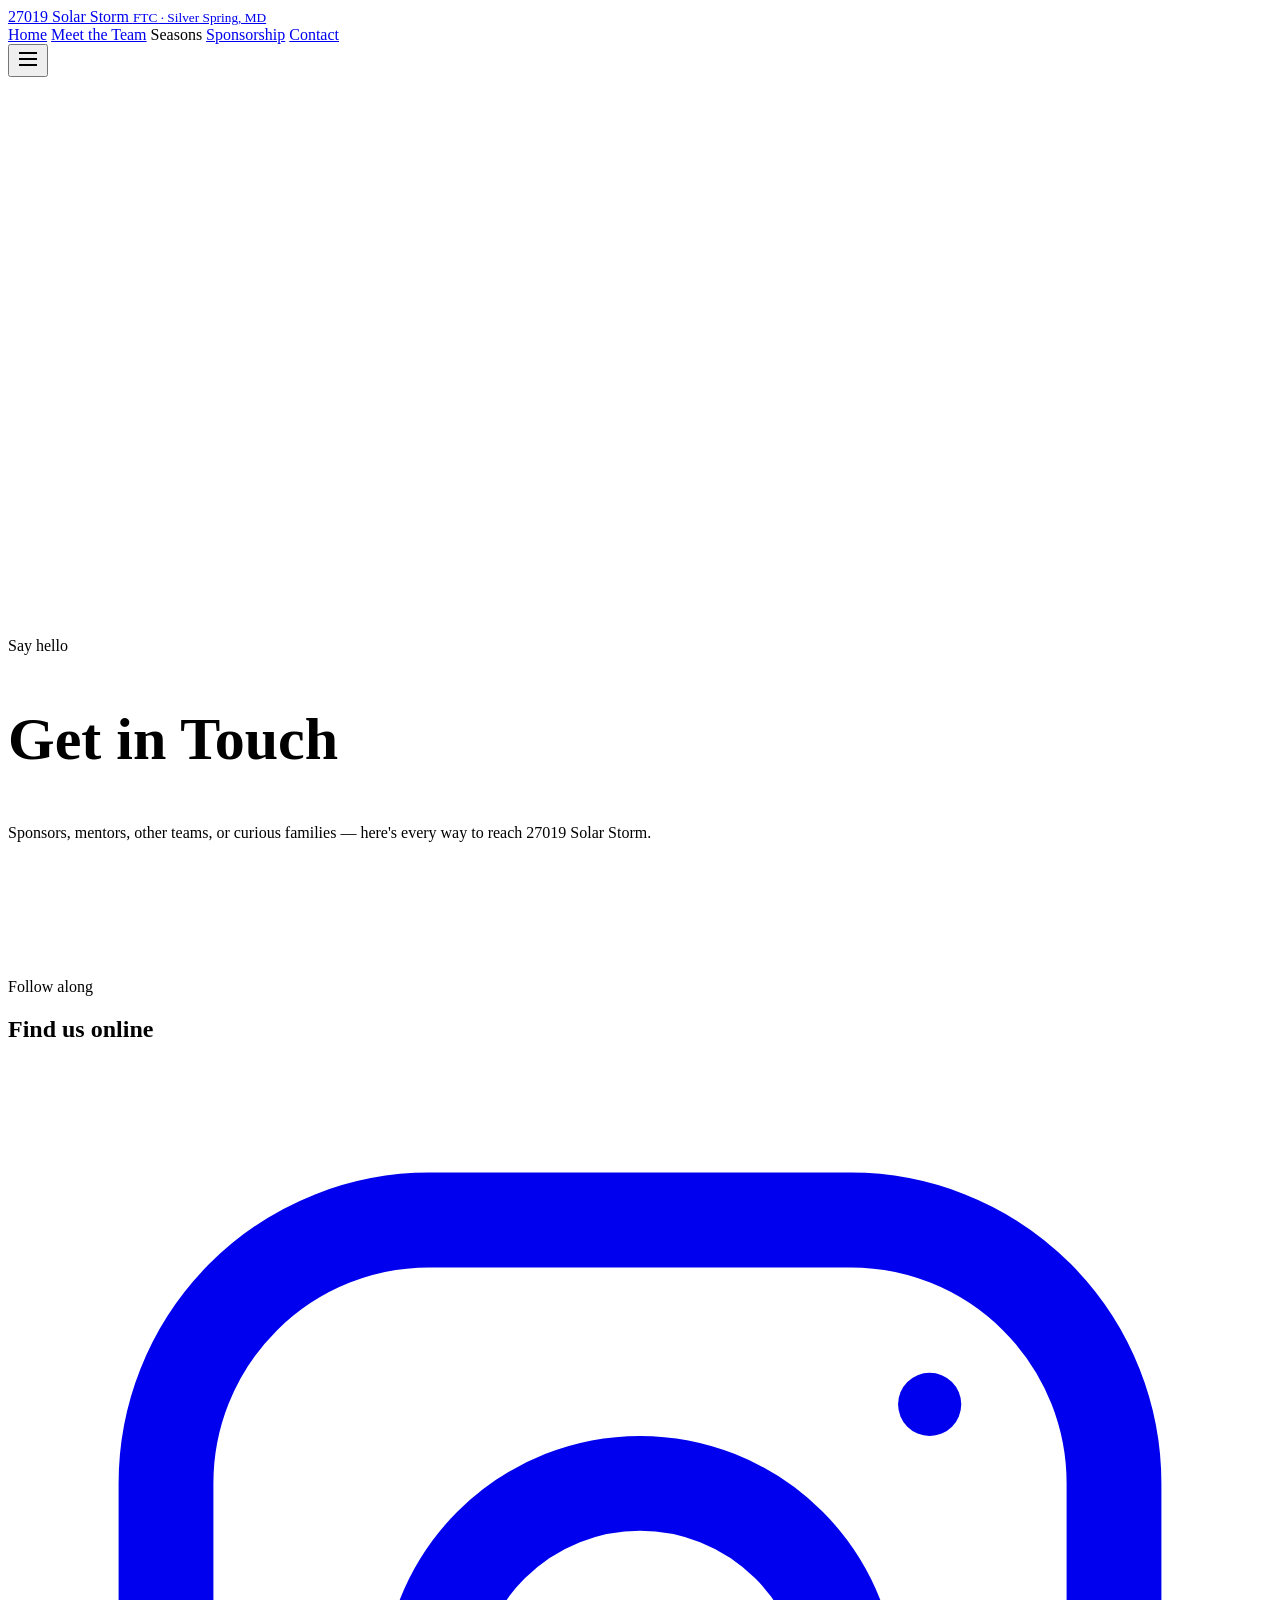
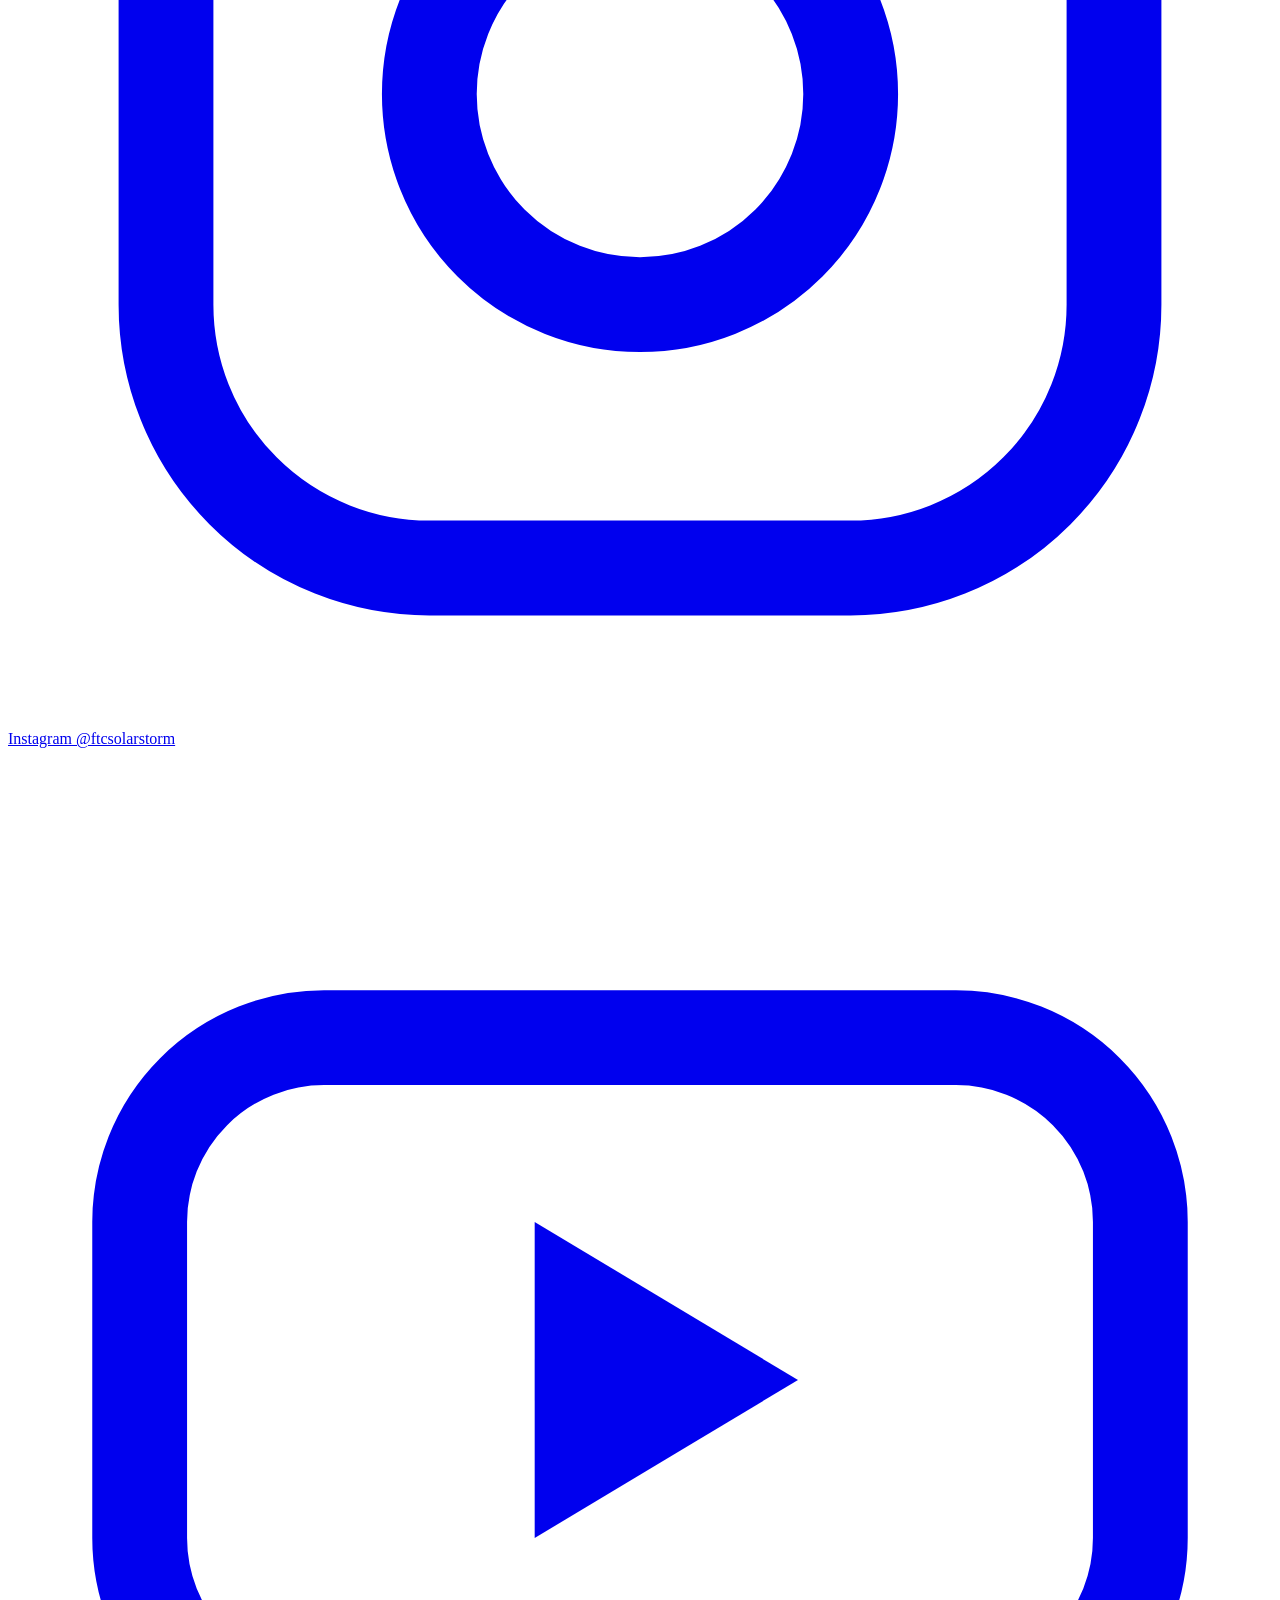
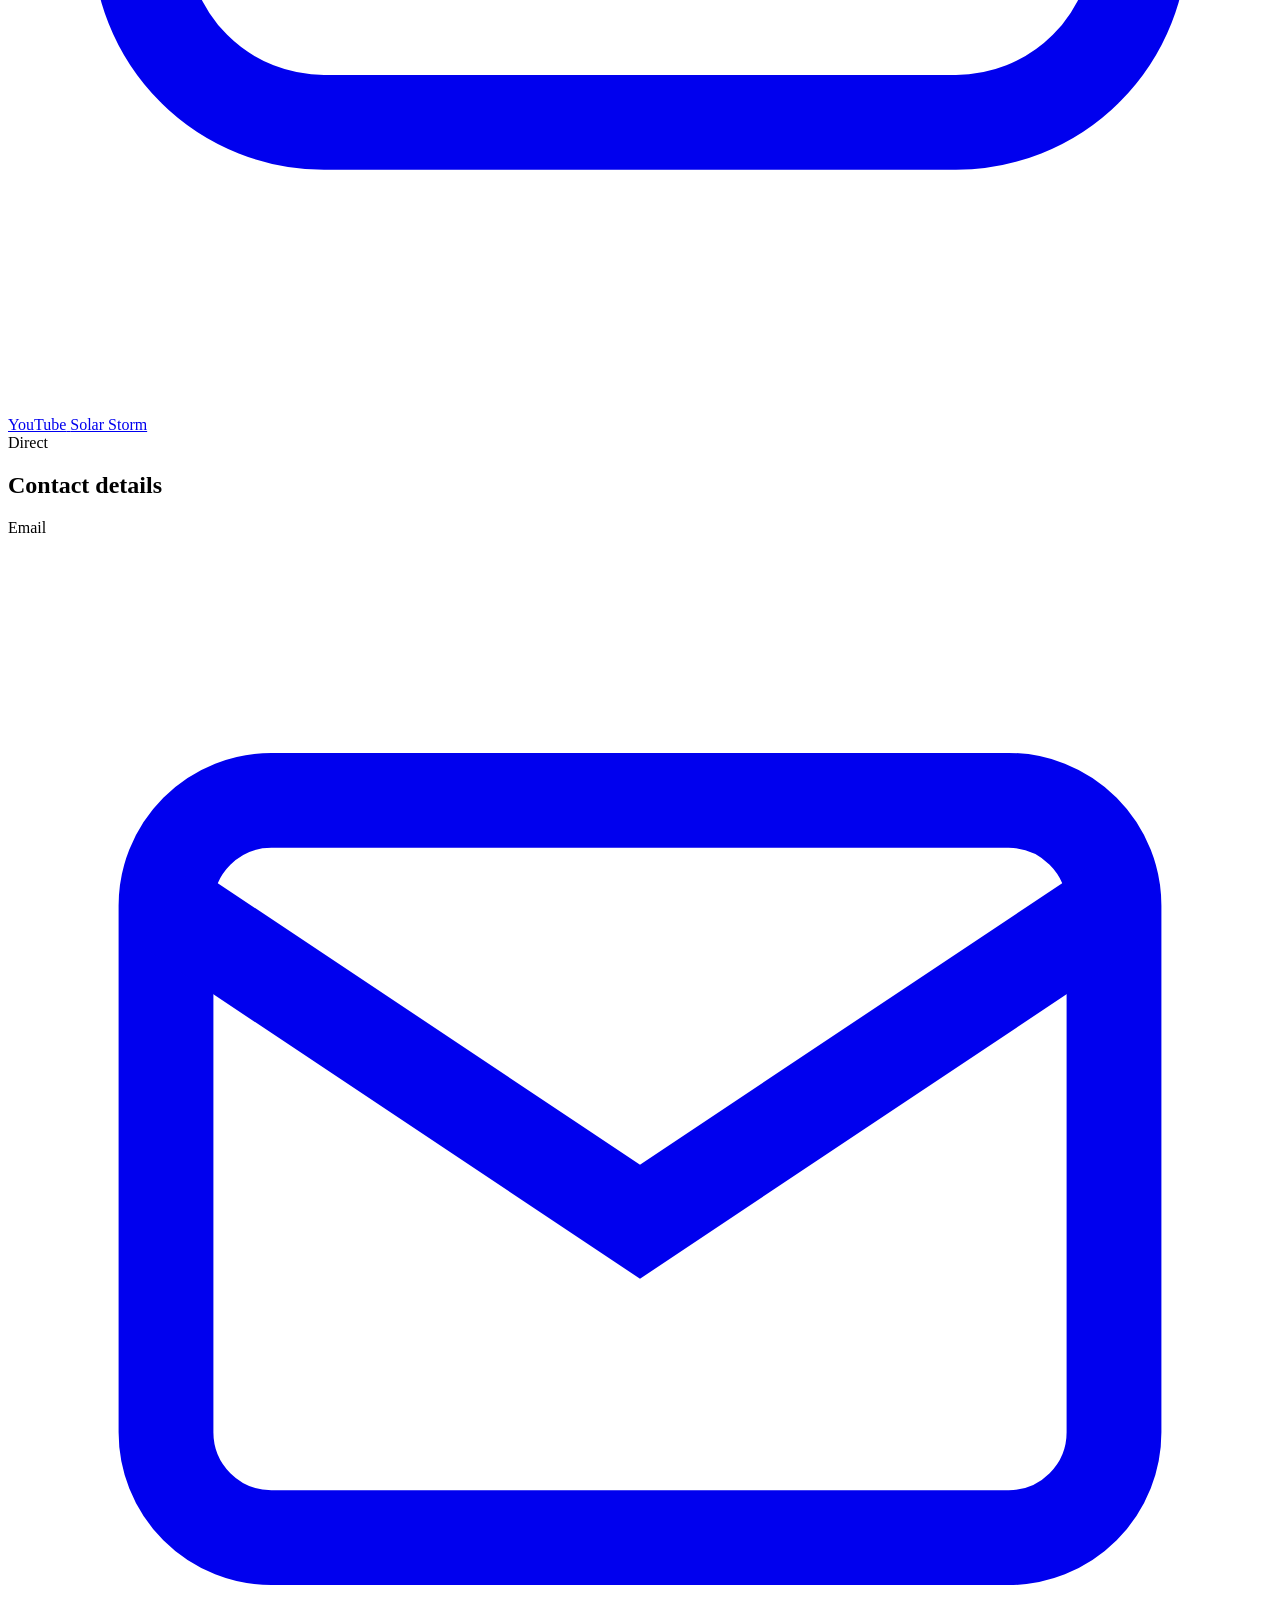
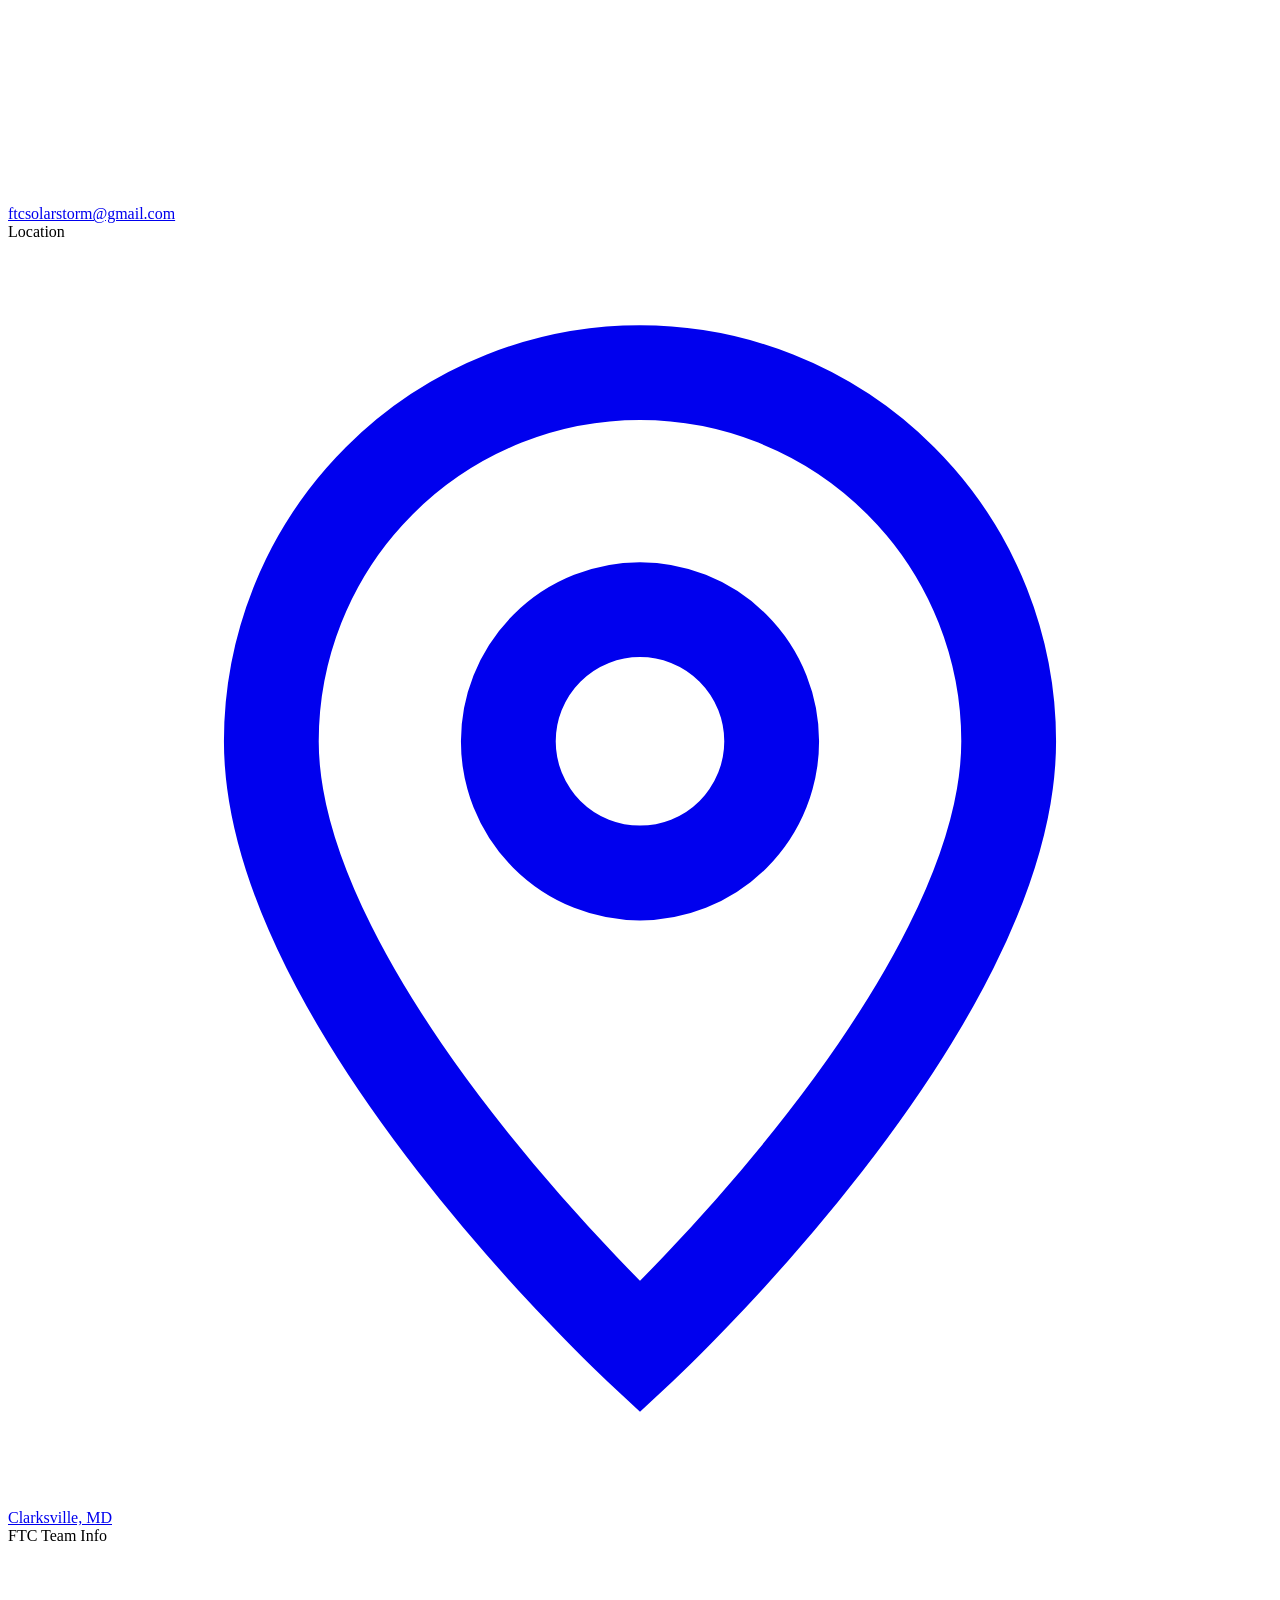
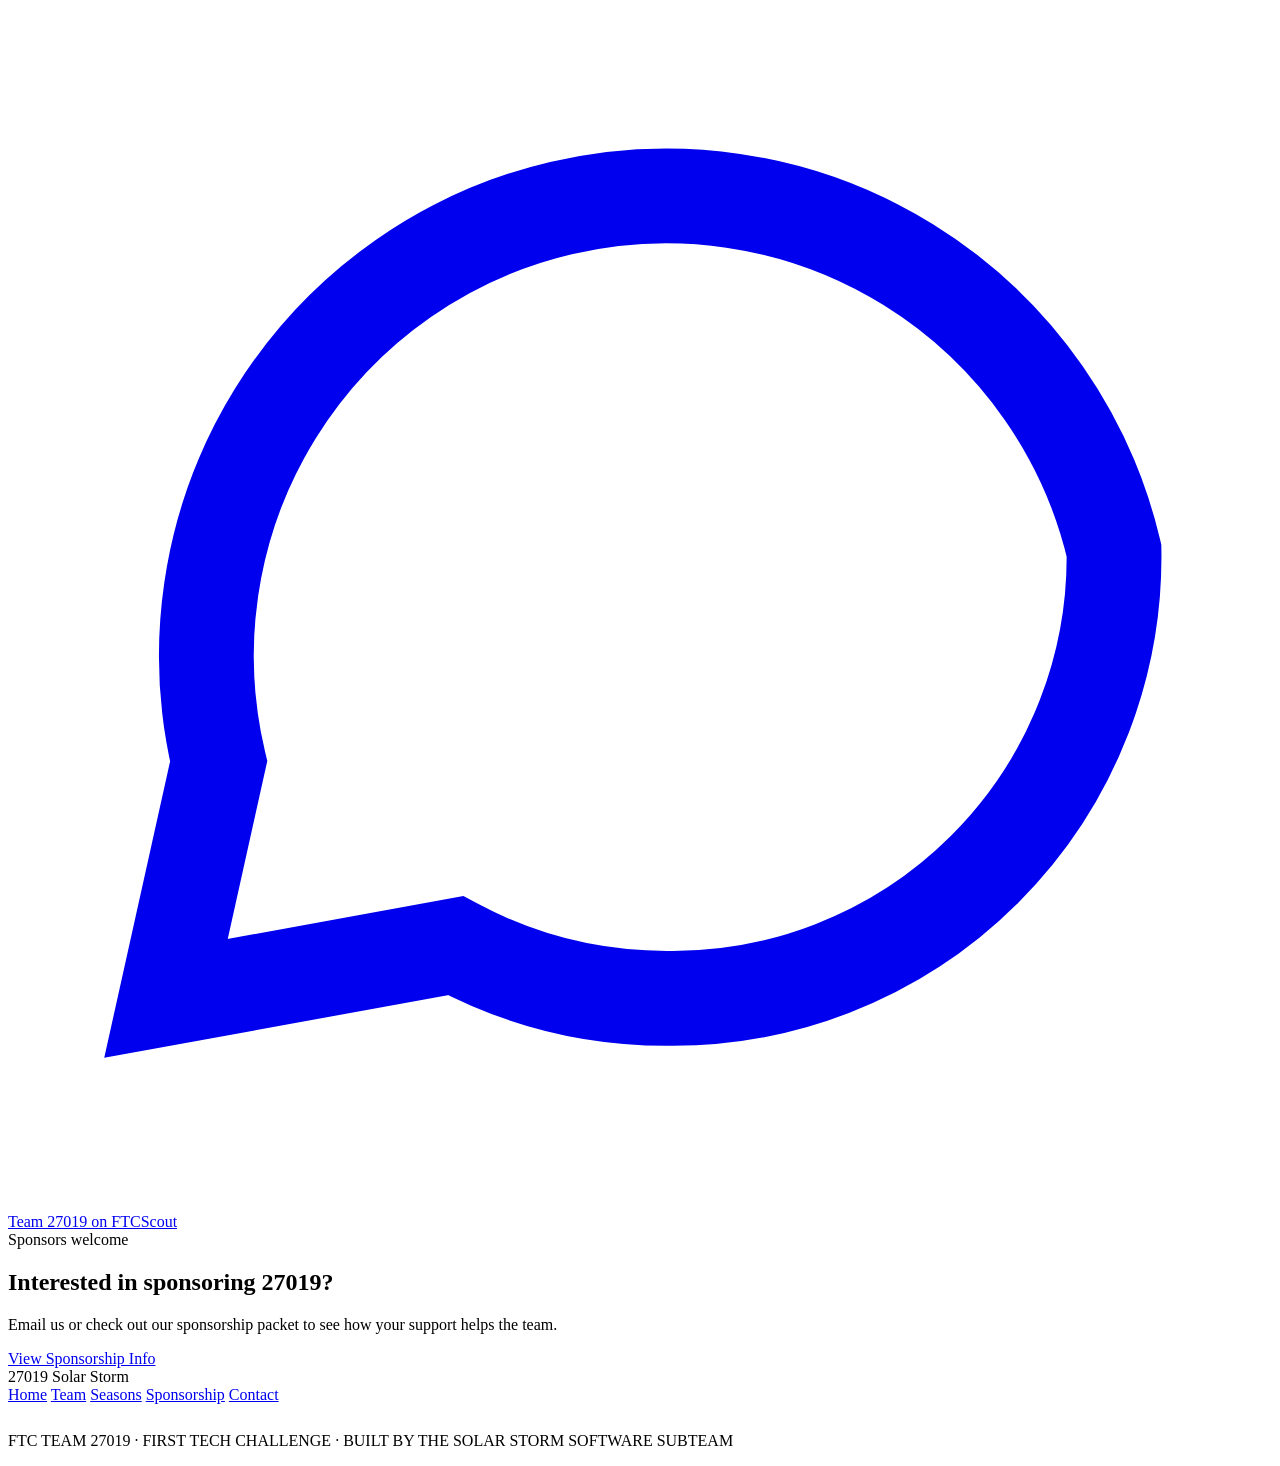
==== contact.html @ 19118b7f "Add files via upload" ====
<!DOCTYPE html>
<html lang="en">
<head>
<meta charset="UTF-8">
<meta name="viewport" content="width=device-width, initial-scale=1.0">
<title>Contact · 27019 Solar Storm</title>
<meta name="description" content="Every way to reach FTC Team 27019 Solar Storm — socials, email, and location.">
<link rel="preconnect" href="https://fonts.googleapis.com">
<link rel="preconnect" href="https://fonts.gstatic.com" crossorigin>
<link href="https://fonts.googleapis.com/css2?family=Space+Grotesk:wght@500;700&family=Inter:wght@400;500;600;700&family=JetBrains+Mono:wght@400;500&display=swap" rel="stylesheet">
<link rel="stylesheet" href="assets/style.css">

</head>
<body>
<nav class="site-nav">
    <div class="wrap">
      <a href="index.html" class="brand">
        <span class="brand-mark"></span>
        <span>27019 Solar Storm
          <small>FTC &middot; Silver Spring, MD</small>
        </span>
      </a>
      <div class="nav-links">
        <a href="index.html">Home</a>
        <a href="team.html">Meet the Team</a>
        <a>Seasons</a>
        <a href="sponsorship.html">Sponsorship</a>
        <a href="contact.html" class="active">Contact</a>
        
      </div>
      <button class="nav-toggle" aria-label="Toggle menu">
        <svg width="24" height="24" viewBox="0 0 24 24" fill="none" stroke="currentColor" stroke-width="2"><line x1="3" y1="6" x2="21" y2="6"/><line x1="3" y1="12" x2="21" y2="12"/><line x1="3" y1="18" x2="21" y2="18"/></svg>
      </button>
    </div>
  </nav>

<section class="hero" style="padding-bottom:60px;">
  <div class="flare-burst" style="width:560px;height:560px;top:-200px;right:-160px;"></div>
  <div class="wrap">
    <div class="eyebrow">Say hello</div>
    <h1 style="font-size:clamp(38px,5vw,60px);">Get in Touch</h1>
    <p class="hero-sub">Sponsors, mentors, other teams, or curious families &mdash; here's every way to reach 27019 Solar Storm.</p>
  </div>
</section>

<section style="padding-top:60px;">
  <div class="wrap contact-grid">
    <div>
      <div class="section-head"><div class="eyebrow">Follow along</div><h2>Find us online</h2></div>
      <div class="link-list">
        <a class="link-row" href="https://www.youtube.com/channel/UCfyibXa082aedobA4_1WLIw" target="_blank" rel="noopener">
        <span class="platform"><svg viewBox="0 0 24 24" fill="none" stroke="currentColor" stroke-width="1.8"><rect x="3" y="3" width="18" height="18" rx="5"/><circle cx="12" cy="12" r="4"/><circle cx="17.5" cy="6.5" r="0.6" fill="currentColor" stroke="none"/></svg>Instagram</span>
        <span class="handle">@ftcsolarstorm</span>
      </a>
        <a class="link-row" href="https://www.instagram.com/ftcsolarstorm/" target="_blank" rel="noopener">
        <span class="platform"><svg viewBox="0 0 24 24" fill="none" stroke="currentColor" stroke-width="1.8"><rect x="2.5" y="5.5" width="19" height="13" rx="3.5"/><polygon points="10,9 15,12 10,15" fill="currentColor" stroke="none"/></svg>YouTube</span>
        <span class="handle">Solar Storm</span>
      </a>
    </div>

    <div>
      <div class="section-head"><div class="eyebrow">Direct</div><h2>Contact details</h2></div>
      <div class="card">
        <div class="info-block">
          <div class="label">Email</div>
          <div class="value"><a class="link-row" href="mailto:team27019solarstorm@example.com" target="_blank" rel="noopener">
        <span class="platform"><svg viewBox="0 0 24 24" fill="none" stroke="currentColor" stroke-width="1.8"><rect x="3" y="5" width="18" height="14" rx="2"/><path d="M3 7l9 6 9-6"/></svg></span>
        <span class="handle">ftcsolarstorm@gmail.com</span>
      </a></div>
        </div>
        <div class="info-block">
          <div class="label">Location</div>
          <div class="value"><a class="link-row" href="#" target="_blank" rel="noopener">
        <span class="platform"><svg viewBox="0 0 24 24" fill="none" stroke="currentColor" stroke-width="1.8"><path d="M12 21s-7-6.5-7-11.5A7 7 0 0 1 19 9.5C19 14.5 12 21 12 21z"/><circle cx="12" cy="9.5" r="2.5"/></svg></span>
        <span class="handle"> Clarksville, MD</span>
      </a></div>
        </div>
        <div class="info-block" style="margin-bottom:0;">
          <div class="label">FTC Team Info</div>
          <div class="value"><a class="link-row" href="https://ftcscout.org/teams/27019" target="_blank" rel="noopener">
        <span class="platform"><svg viewBox="0 0 24 24" fill="none" stroke="currentColor" stroke-width="1.8"><path d="M21 11.5a8.38 8.38 0 0 1-8.5 8.5 8.5 8.5 0 0 1-4-1L3 20l1-4.5A8.5 8.5 0 1 1 21 11.5z"/></svg></span>
        <span class="handle">Team 27019 on FTCScout</span>
      </a></div>
        </div>
      </div>
    </div>
  </div>
</section>

<section class="center-cta">
  <div class="wrap">
    <div class="eyebrow" style="justify-content:center;">Sponsors welcome</div>
    <h2>Interested in sponsoring 27019?</h2>
    <p>Email us or check out our sponsorship packet to see how your support helps the team.</p>
    <a href="sponsorship.html" class="btn btn-primary">View Sponsorship Info</a>
  </div>
</section>

<footer>
    <div class="wrap">
      <div class="footer-row">
        <div class="footer-brand">
          <span class="brand-mark" style="width:26px;height:26px;"></span>
          27019 Solar Storm
        </div>
        <div class="footer-links">
          <a href="index.html">Home</a>
          <a href="team.html">Team</a>
          <a href="seasons.html">Seasons</a>
          <a href="sponsorship.html">Sponsorship</a>
          <a href="contact.html">Contact</a>
        </div>
      </div>
      <div class="divider" style="margin-top:28px;"></div>
      <p class="footer-fine">FTC TEAM 27019 &middot; FIRST TECH CHALLENGE &middot; BUILT BY THE SOLAR STORM SOFTWARE SUBTEAM</p>
    </div>
  </footer>
<script src="assets/nav.js"></script>
</body>
</html>
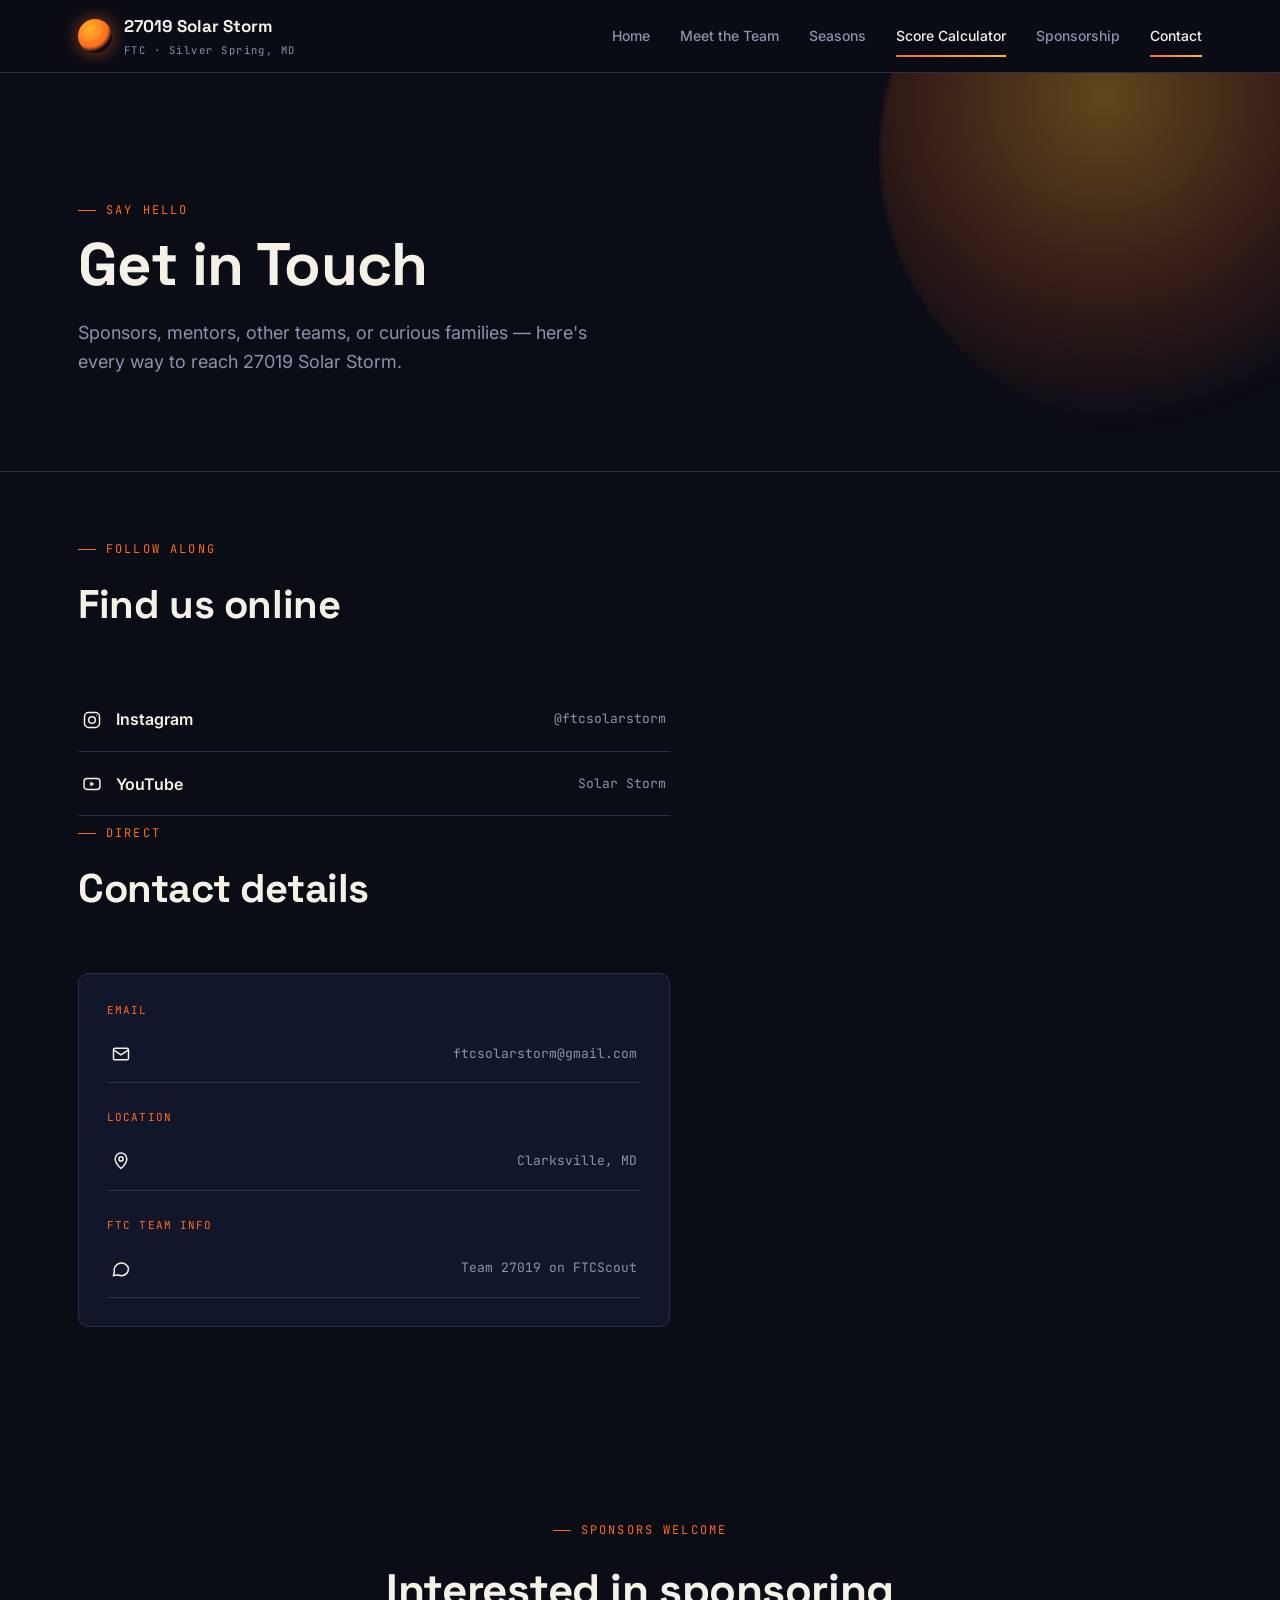
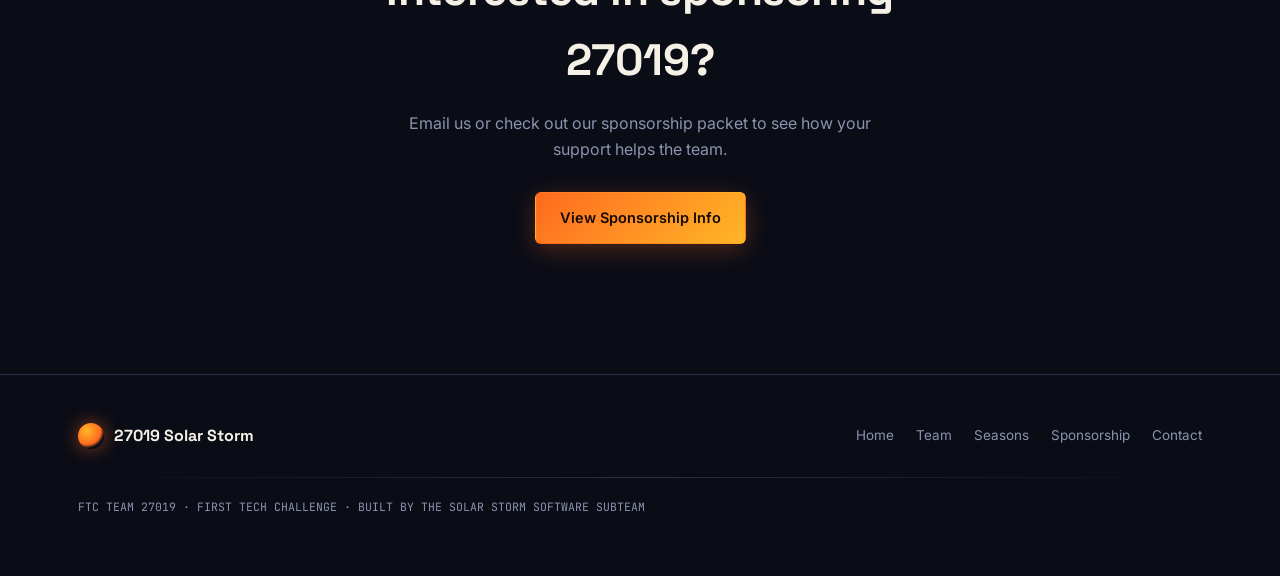
==== commit c8d18e48: "Add active class to Score Calculator link" ====
--- a/contact.html
+++ b/contact.html
@@ -24,6 +24,7 @@
         <a href="index.html">Home</a>
         <a href="team.html">Meet the Team</a>
         <a>Seasons</a>
+        <a href="score-calculator.html" class="active">Score Calculator</a>
         <a href="sponsorship.html">Sponsorship</a>
         <a href="contact.html" class="active">Contact</a>
         
@@ -117,4 +118,4 @@
   </footer>
 <script src="assets/nav.js"></script>
 </body>
-</html>+</html>
--- a/assets/style.css
+++ b/assets/style.css
@@ -0,0 +1,368 @@
+/* ============================================
+   27019 SOLAR STORM — Design tokens
+   ============================================ */
+:root{
+  --void:      #0A0C16;
+  --panel:     #12162A;
+  --panel-2:   #1A1F38;
+  --line:      #2A2F4A;
+  --flare:     #FF6A1F;
+  --corona:    #FFB627;
+  --plasma:    #FF3D5E;
+  --ion:       #4FD3FF;
+  --paper:     #F5F1E6;
+  --slate:     #8D93AE;
+
+  --display: "Space Grotesk", "Arial Narrow", sans-serif;
+  --body: "Inter", -apple-system, BlinkMacSystemFont, sans-serif;
+  --mono: "JetBrains Mono", "Courier New", monospace;
+
+  --max: 1180px;
+}
+
+@media (prefers-reduced-motion: reduce){
+  *{ animation-duration: 0.01ms !important; animation-iteration-count: 1 !important; transition-duration: 0.01ms !important; }
+}
+
+*,*::before,*::after{ box-sizing: border-box; }
+html{ scroll-behavior: smooth; }
+body{
+  margin:0;
+  background: var(--void);
+  color: var(--paper);
+  font-family: var(--body);
+  line-height: 1.6;
+  -webkit-font-smoothing: antialiased;
+}
+body::before{
+  content:"";
+  position: fixed; inset:0;
+  background-image:
+    radial-gradient(1px 1px at 20% 30%, rgba(245,241,230,0.35) 50%, transparent 51%),
+    radial-gradient(1px 1px at 60% 70%, rgba(245,241,230,0.25) 50%, transparent 51%),
+    radial-gradient(1px 1px at 80% 15%, rgba(245,241,230,0.3) 50%, transparent 51%),
+    radial-gradient(1px 1px at 35% 85%, rgba(245,241,230,0.2) 50%, transparent 51%),
+    radial-gradient(1px 1px at 90% 60%, rgba(245,241,230,0.25) 50%, transparent 51%),
+    radial-gradient(1px 1px at 10% 65%, rgba(245,241,230,0.3) 50%, transparent 51%);
+  background-repeat: repeat;
+  background-size: 400px 400px;
+  pointer-events: none;
+  z-index: 0;
+  opacity: 0.6;
+}
+img{ max-width:100%; display:block; }
+a{ color: inherit; text-decoration: none; }
+h1,h2,h3,h4{ font-family: var(--display); font-weight: 700; letter-spacing: -0.01em; margin: 0 0 0.4em; }
+p{ margin: 0 0 1em; color: var(--slate); }
+.wrap{ max-width: var(--max); margin: 0 auto; padding: 0 28px; position: relative; z-index: 1; }
+
+::selection{ background: var(--flare); color: var(--void); }
+:focus-visible{ outline: 2px solid var(--corona); outline-offset: 3px; border-radius: 2px; }
+
+/* ---------- Eyebrow / labels ---------- */
+.eyebrow{
+  font-family: var(--mono);
+  font-size: 12px;
+  letter-spacing: 0.18em;
+  text-transform: uppercase;
+  color: var(--flare);
+  display: inline-flex;
+  align-items: center;
+  gap: 10px;
+  margin-bottom: 14px;
+}
+.eyebrow::before{
+  content:"";
+  width: 18px; height: 1px;
+  background: var(--flare);
+}
+
+/* ---------- Nav ---------- */
+.site-nav{
+  position: sticky; top:0; z-index: 50;
+  background: rgba(10,12,22,0.78);
+  backdrop-filter: blur(10px);
+  border-bottom: 1px solid var(--line);
+}
+.site-nav .wrap{
+  display:flex; align-items:center; justify-content: space-between;
+  height: 72px;
+}
+.brand{
+  display:flex; align-items:center; gap:12px;
+  font-family: var(--display); font-weight: 700; font-size: 17px;
+  color: var(--paper);
+}
+.brand-mark{
+  width: 34px; height: 34px; border-radius: 50%;
+  background:
+    radial-gradient(circle at 35% 30%, var(--corona), var(--flare) 55%, transparent 70%);
+  box-shadow: 0 0 18px rgba(255,106,31,0.55);
+  flex-shrink:0;
+}
+.brand small{
+  display:block; font-family: var(--mono); font-weight:400; font-size:10.5px;
+  letter-spacing: 0.14em; color: var(--slate); margin-top:2px;
+}
+.nav-links{ display:flex; align-items:center; gap: 30px; }
+.nav-links a{
+  font-size: 14px; font-weight: 500; color: var(--slate);
+  position: relative; padding: 4px 0;
+  transition: color 0.2s ease;
+}
+.nav-links a:hover, .nav-links a.active{ color: var(--paper); }
+.nav-links a.active::after{
+  content:"";
+  position:absolute; left:0; right:0; bottom:-6px; height:2px;
+  background: linear-gradient(90deg, var(--flare), var(--corona));
+}
+.nav-toggle{ display:none; background:none; border:0; color:var(--paper); cursor:pointer; }
+
+@media (max-width: 860px){
+  .nav-toggle{ display:block; }
+  .nav-links{
+    position:absolute; top:72px; left:0; right:0;
+    background: var(--panel);
+    border-bottom: 1px solid var(--line);
+    flex-direction: column; align-items: flex-start;
+    gap: 0; max-height:0; overflow:hidden;
+  }
+  .nav-links.open{ max-height: 400px; }
+  .nav-links a{ width:100%; padding: 16px 28px; border-bottom:1px solid var(--line); }
+}
+
+/* ---------- Buttons ---------- */
+.btn{
+  display:inline-flex; align-items:center; gap:8px;
+  font-family: var(--body); font-weight: 600; font-size: 14.5px;
+  padding: 13px 24px; border-radius: 6px;
+  border: 1px solid transparent;
+  cursor:pointer; transition: transform 0.15s ease, box-shadow 0.15s ease;
+}
+.btn-primary{
+  background: linear-gradient(135deg, var(--flare), var(--corona));
+  color: #150900;
+  box-shadow: 0 6px 24px rgba(255,106,31,0.28);
+}
+.btn-primary:hover{ transform: translateY(-2px); box-shadow: 0 10px 30px rgba(255,106,31,0.4); }
+.btn-ghost{
+  border-color: var(--line); color: var(--paper);
+}
+.btn-ghost:hover{ border-color: var(--flare); color: var(--flare); }
+
+/* ---------- Hero ---------- */
+.hero{
+  position: relative; overflow:hidden;
+  padding: 120px 0 100px;
+  border-bottom: 1px solid var(--line);
+}
+.flare-burst{
+  position:absolute; top:-260px; right:-220px; width:760px; height:760px;
+  border-radius:50%;
+  background: radial-gradient(circle at 40% 40%, rgba(255,182,39,0.35), rgba(255,106,31,0.18) 40%, transparent 70%);
+  filter: blur(2px);
+  animation: pulse-glow 7s ease-in-out infinite;
+  z-index:0;
+}
+.hero-robot{
+  position:absolute;
+  top: 28px;
+  right: clamp(12px, 5vw, 88px);
+  width: min(38vw, 500px);
+  height: auto;
+  z-index: 1;
+  pointer-events: none;
+  animation: reveal linear both;
+  animation-timeline: view();
+}
+@keyframes pulse-glow{
+  0%,100%{ transform: scale(1); opacity:1; }
+  50%{ transform: scale(1.08); opacity:0.85; }
+}
+.hero h1{
+  font-size: clamp(42px, 6vw, 76px);
+  line-height: 1.02;
+  max-width: 820px;
+}
+.hero h1 .accent{
+  background: linear-gradient(120deg, var(--flare), var(--corona));
+  -webkit-background-clip: text; background-clip:text; color:transparent;
+}
+.hero-sub{ font-size: 18px; max-width: 560px; margin-bottom: 34px; }
+.hero-ctas{ display:flex; gap:14px; flex-wrap:wrap; }
+
+@keyframes disappear {
+  from {
+    opacity: 1;
+    transform: scale(1);
+    filter: blur(0px);
+  }
+  to {
+    opacity: 0;
+    transform: scale(0.8);
+    filter: blur(10px);
+  }
+}
+
+.stat-row{
+  display:grid; grid-template-columns: repeat(4,1fr); gap:0;
+  border-top:1px solid var(--line); margin-top: 80px;
+}
+.stat{ padding: 26px 24px 0; border-left: 1px solid var(--line); }
+.stat:first-child{ border-left:none; padding-left:0; }
+.stat .num{ font-family: var(--mono); font-size: 30px; color: var(--corona); }
+.stat .label{ font-family: var(--mono); font-size: 11.5px; letter-spacing:0.1em; text-transform:uppercase; color: var(--slate); margin-top:6px; }
+@media (max-width: 760px){
+  .hero-robot{ top: 52px; right: -18px; width: 52vw; opacity: 0.7; }
+  .stat-row{ grid-template-columns: repeat(2,1fr); row-gap:24px; }
+  .stat{ border-left:none; padding-left:0; }
+}
+
+/* ---------- Sections ---------- */
+section{ padding: 96px 0; }
+.section-head{ max-width: 640px; margin-bottom: 52px; }
+.section-head h2{ font-size: clamp(28px, 3.6vw, 40px); }
+
+/* ---------- Cards / grid ---------- */
+.grid{ display:grid; gap: 24px; }
+.grid-3{ grid-template-columns: repeat(3, 1fr); }
+.grid-2{ grid-template-columns: repeat(2, 1fr); }
+@media (max-width: 860px){ .grid-3, .grid-2{ grid-template-columns: 1fr; } }
+
+.card{
+  background: var(--panel);
+  border: 1px solid var(--line);
+  border-radius: 10px;
+  padding: 28px;
+  transition: border-color 0.2s ease, transform 0.2s ease;
+}
+@keyframes reveal {
+  from {
+    opacity: 0;
+    transform: translateY(100px) scale(0.9);
+  }
+  to {
+    opacity: 1;
+    transform: translateY(0) scale(1);
+  }
+}
+.reveal-ready{
+  opacity: 0;
+  transform: translateY(100px) scale(0.9);
+}
+.reveal-ready.is-visible{
+  animation: reveal 0.6s ease-out forwards;
+}
+.card:hover{ border-color: var(--flare); transform: translateY(-3px); }
+
+/* ---------- Team member cards ---------- */
+.member-card{
+  background: var(--panel);
+  border: 1px solid var(--line);
+  border-radius: 12px;
+  overflow:hidden;
+}
+.member-photo{
+  aspect-ratio: 1/1;
+  background: linear-gradient(155deg, var(--panel-2), var(--void));
+  display:flex; align-items:center; justify-content:center;
+  font-family: var(--display); font-size: 34px; color: var(--line);
+  position:relative;
+}
+.member-photo::after{
+  content:"";
+  position:absolute; inset:0;
+  background: radial-gradient(circle at 30% 20%, rgba(255,106,31,0.18), transparent 60%);
+}
+.member-info{ padding: 18px 20px 22px; }
+.member-info .role{ font-family: var(--mono); font-size: 11px; letter-spacing:0.1em; text-transform:uppercase; color: var(--flare); margin-bottom: 4px; }
+.member-info h3{ font-size: 18px; margin-bottom: 6px; }
+.member-info p{ font-size: 14px; margin:0; }
+
+/* ---------- Season hero variants ---------- */
+.season-tag{
+  display:inline-flex; align-items:center; gap:8px;
+  font-family: var(--mono); font-size: 12px; letter-spacing:0.1em;
+  padding: 6px 12px; border-radius: 100px; border:1px solid var(--line);
+  color: var(--slate); margin-bottom: 18px;
+}
+.season-tag .dot{ width:7px; height:7px; border-radius:50%; }
+
+.timeline{ border-left: 2px solid var(--line); padding-left: 28px; display:flex; flex-direction:column; gap:34px; }
+.timeline-item{ position:relative; }
+.timeline-item::before{
+  content:""; position:absolute; left:-33.5px; top:4px;
+  width:11px; height:11px; border-radius:50%;
+  background: var(--flare); box-shadow: 0 0 0 4px rgba(255,106,31,0.18);
+}
+.timeline-item h4{ font-size: 16px; margin-bottom:4px; }
+.timeline-item .when{ font-family: var(--mono); font-size:11.5px; color: var(--slate); text-transform:uppercase; letter-spacing:0.08em; }
+
+/* ---------- Sponsor tiers ---------- */
+.tier{
+  border: 1px solid var(--line); border-radius: 12px; padding: 32px;
+  background: var(--panel);
+}
+.tier-title{ font-family: var(--mono); font-size: 12px; letter-spacing:0.14em; text-transform:uppercase; margin-bottom: 10px; }
+.tier ul{ list-style:none; margin:0; padding:0; color: var(--slate); font-size:14.5px; display:flex; flex-direction:column; gap:8px; }
+.tier ul li::before{ content:"—  "; color: var(--flare); }
+.tier .price{ font-family: var(--display); font-size: 30px; margin: 6px 0 18px; color: var(--paper); }
+
+.logo-wall{
+  display:flex; flex-wrap:wrap; gap:18px; margin-top: 40px;
+}
+.logo-slot{
+  flex: 1 1 160px; height: 88px;
+  border: 1px dashed var(--line); border-radius: 8px;
+  display:flex; align-items:center; justify-content:center;
+  font-family: var(--mono); font-size: 11px; color: var(--slate); text-align:center; padding: 8px;
+}
+
+/* ---------- Contact ---------- */
+.contact-grid{ display:grid; grid-template-columns: 1.1fr 0.9fr; gap: 48px; }
+@media (max-width: 860px){ .contact-grid{ grid-template-columns: 1fr; } }
+.link-list{ display:flex; flex-direction:column; gap:2px; }
+.link-row{
+  display:flex; align-items:center; justify-content:space-between;
+  padding: 18px 4px; border-bottom: 1px solid var(--line);
+  transition: padding-left 0.15s ease;
+}
+.link-row:hover{ padding-left: 10px; color: var(--flare); }
+.link-row .platform{ display:flex; align-items:center; gap:14px; font-weight:600; }
+.link-row .handle{ font-family: var(--mono); font-size: 13px; color: var(--slate); }
+.link-row svg{ width:20px; height:20px; flex-shrink:0; }
+.link-row:hover .handle{ color: var(--flare); }
+
+.info-block{ margin-bottom: 26px; }
+.info-block .label{ font-family: var(--mono); font-size: 11px; letter-spacing:0.1em; text-transform:uppercase; color: var(--flare); margin-bottom:6px; }
+.info-block .value{ font-size: 16px; }
+
+/* ---------- Footer ---------- */
+footer{
+  border-top: 1px solid var(--line);
+  padding: 48px 0;
+  margin-top: 40px;
+}
+.footer-row{
+  display:flex; justify-content: space-between; align-items:center; flex-wrap:wrap; gap: 16px;
+}
+.footer-brand{ display:flex; align-items:center; gap:10px; font-family: var(--display); font-weight:700; }
+.footer-links{ display:flex; gap: 22px; }
+.footer-links a{ font-size: 13.5px; color: var(--slate); }
+.footer-links a:hover{ color: var(--flare); }
+.footer-fine{ font-family: var(--mono); font-size: 11.5px; color: var(--slate); margin-top: 20px; }
+
+/* ---------- Misc ---------- */
+.divider{
+  height:1px; width:100%;
+  background: linear-gradient(90deg, transparent, var(--line), transparent);
+  margin: 0;
+}
+.pill{
+  display:inline-block; font-family: var(--mono); font-size:11px; letter-spacing:0.08em;
+  text-transform:uppercase; padding: 5px 11px; border-radius: 100px;
+  border: 1px solid var(--line); color: var(--slate);
+}
+.center-cta{ text-align:center; padding: 90px 0; }
+.center-cta h2{ font-size: clamp(30px,4vw,44px); max-width: 620px; margin: 0 auto 16px; }
+.center-cta p{ max-width: 480px; margin: 0 auto 30px; }
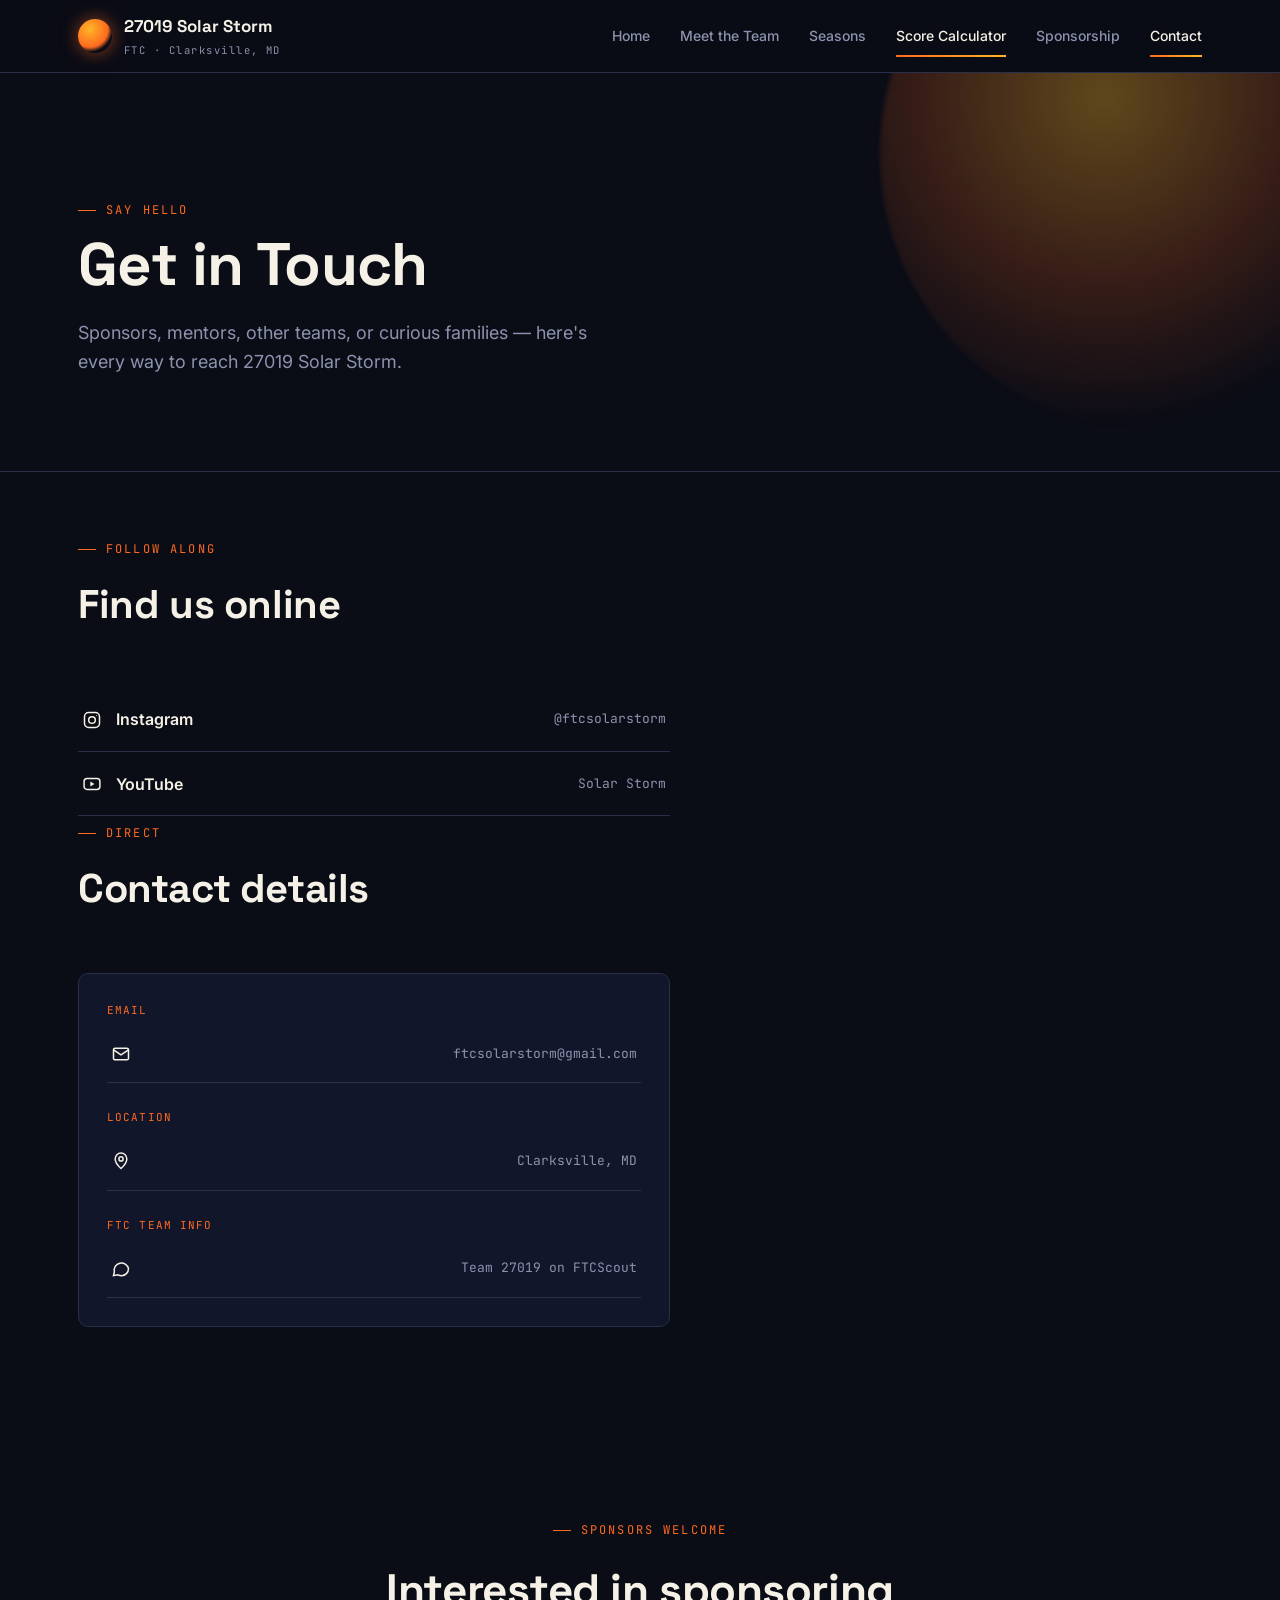
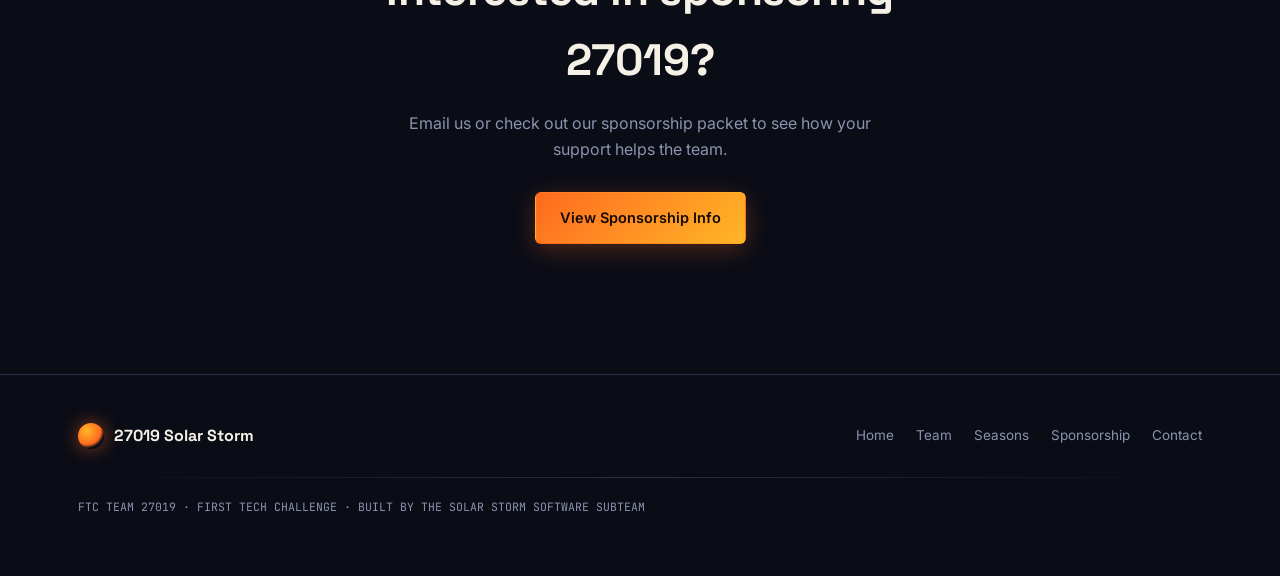
==== commit 0295a2c9: "Update location from Silver Spring to Clarksville" ====
--- a/contact.html
+++ b/contact.html
@@ -17,7 +17,7 @@
       <a href="index.html" class="brand">
         <span class="brand-mark"></span>
         <span>27019 Solar Storm
-          <small>FTC &middot; Silver Spring, MD</small>
+          <small>FTC &middot; Clarksville, MD</small>
         </span>
       </a>
       <div class="nav-links">
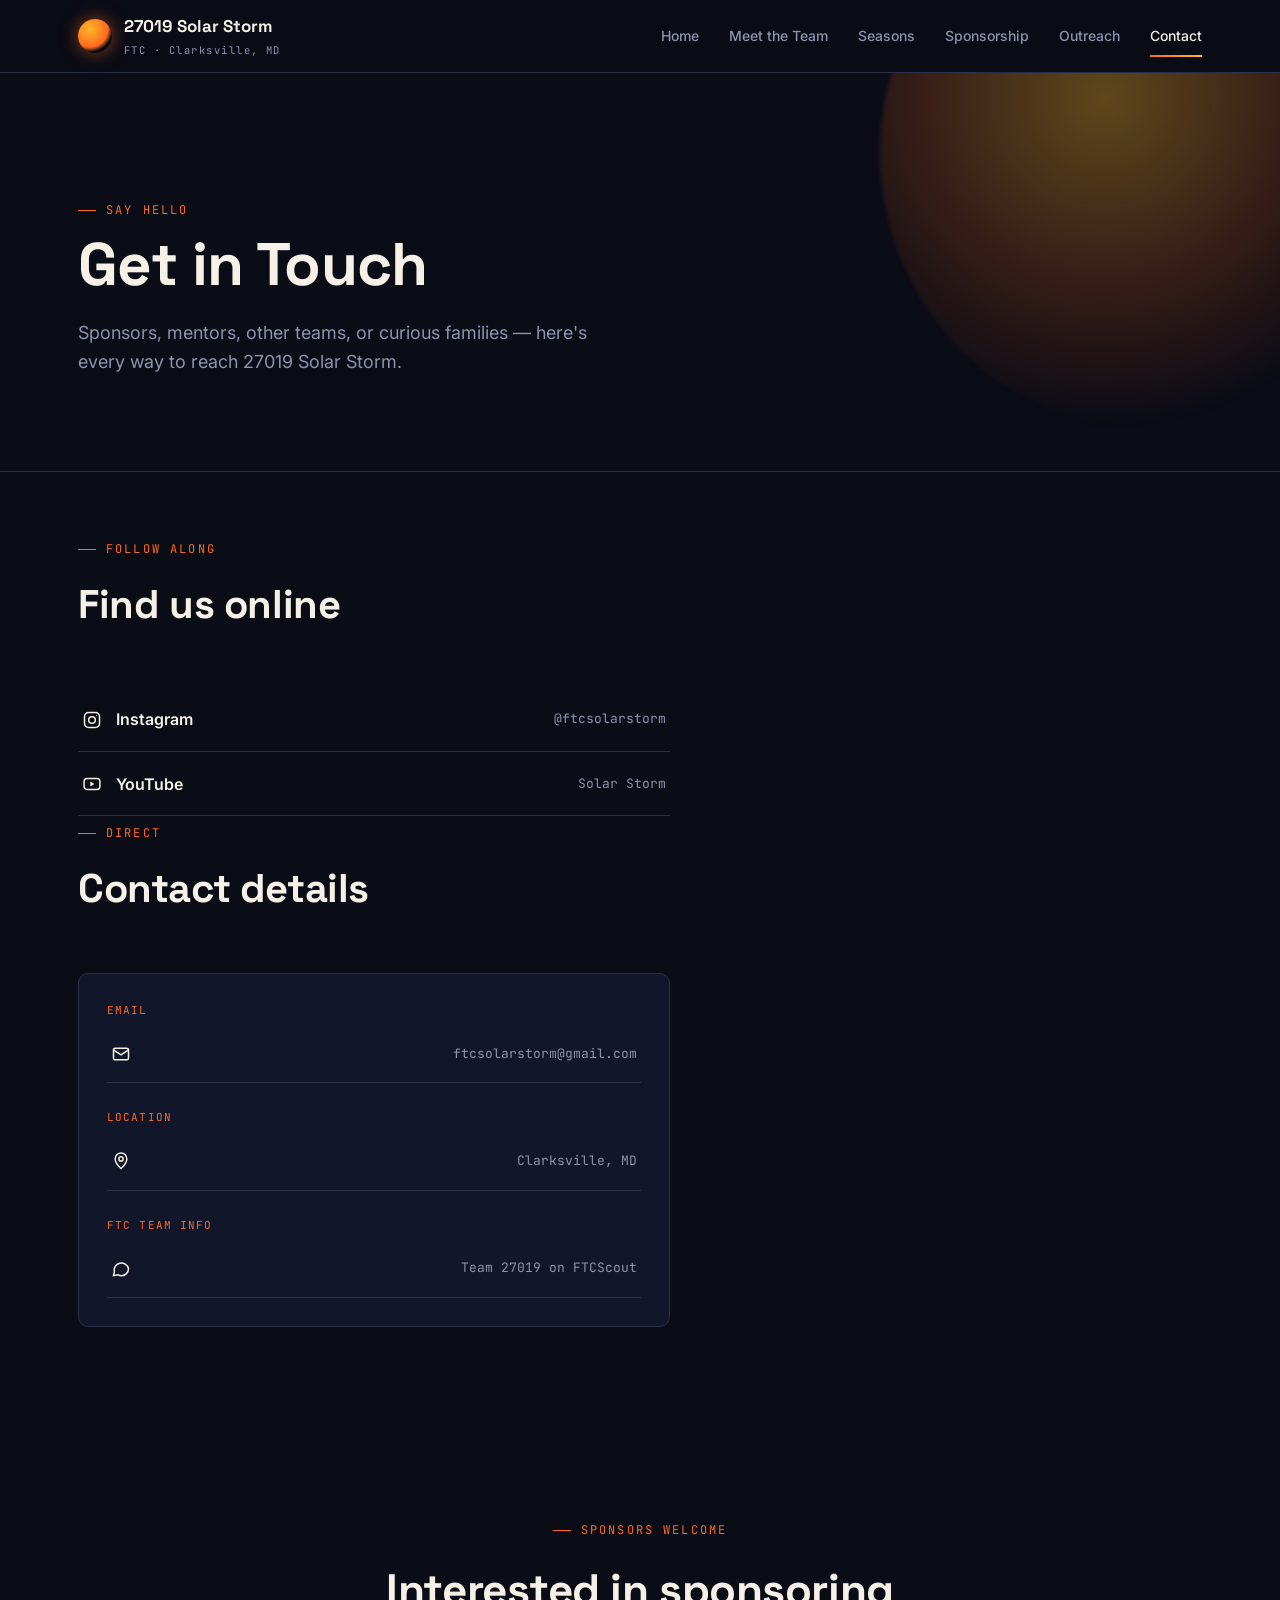
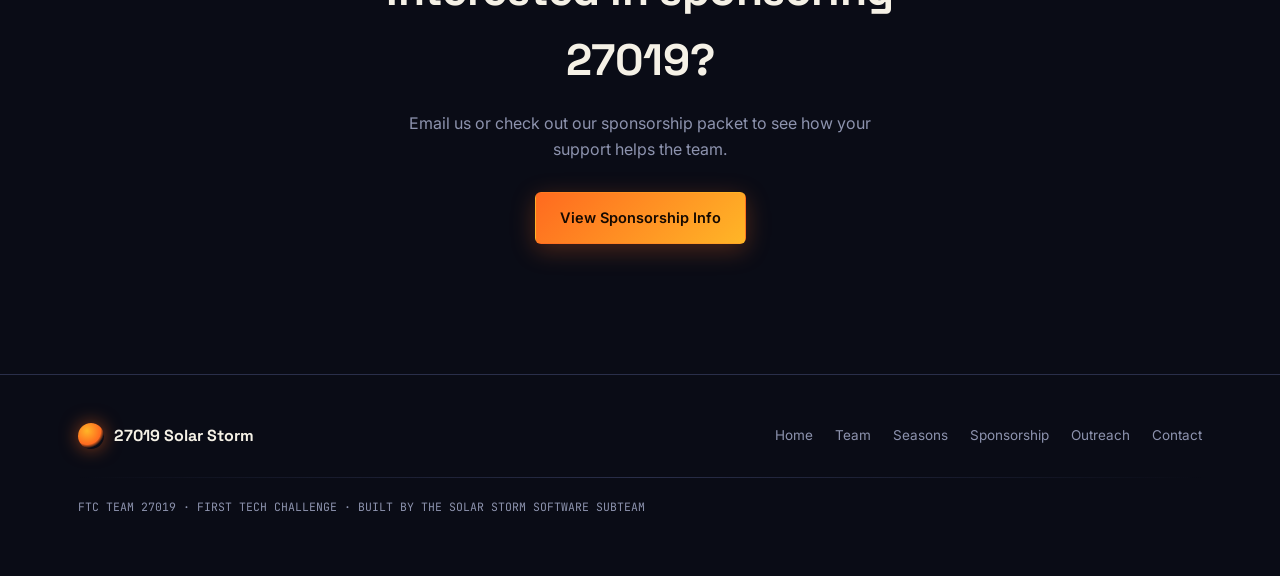
==== commit b8a06bb8: "goon" ====
--- a/contact.html
+++ b/contact.html
@@ -23,9 +23,9 @@
       <div class="nav-links">
         <a href="index.html">Home</a>
         <a href="team.html">Meet the Team</a>
-        <a>Seasons</a>
-        <a href="score-calculator.html" class="active">Score Calculator</a>
+        <a href="seasons.html">Seasons</a>
         <a href="sponsorship.html">Sponsorship</a>
+        <a href="outreach.html">Outreach</a>
         <a href="contact.html" class="active">Contact</a>
         
       </div>
@@ -109,6 +109,7 @@
           <a href="team.html">Team</a>
           <a href="seasons.html">Seasons</a>
           <a href="sponsorship.html">Sponsorship</a>
+          <a href="outreach.html">Outreach</a>
           <a href="contact.html">Contact</a>
         </div>
       </div>
@@ -118,4 +119,4 @@
   </footer>
 <script src="assets/nav.js"></script>
 </body>
-</html>
+</html>
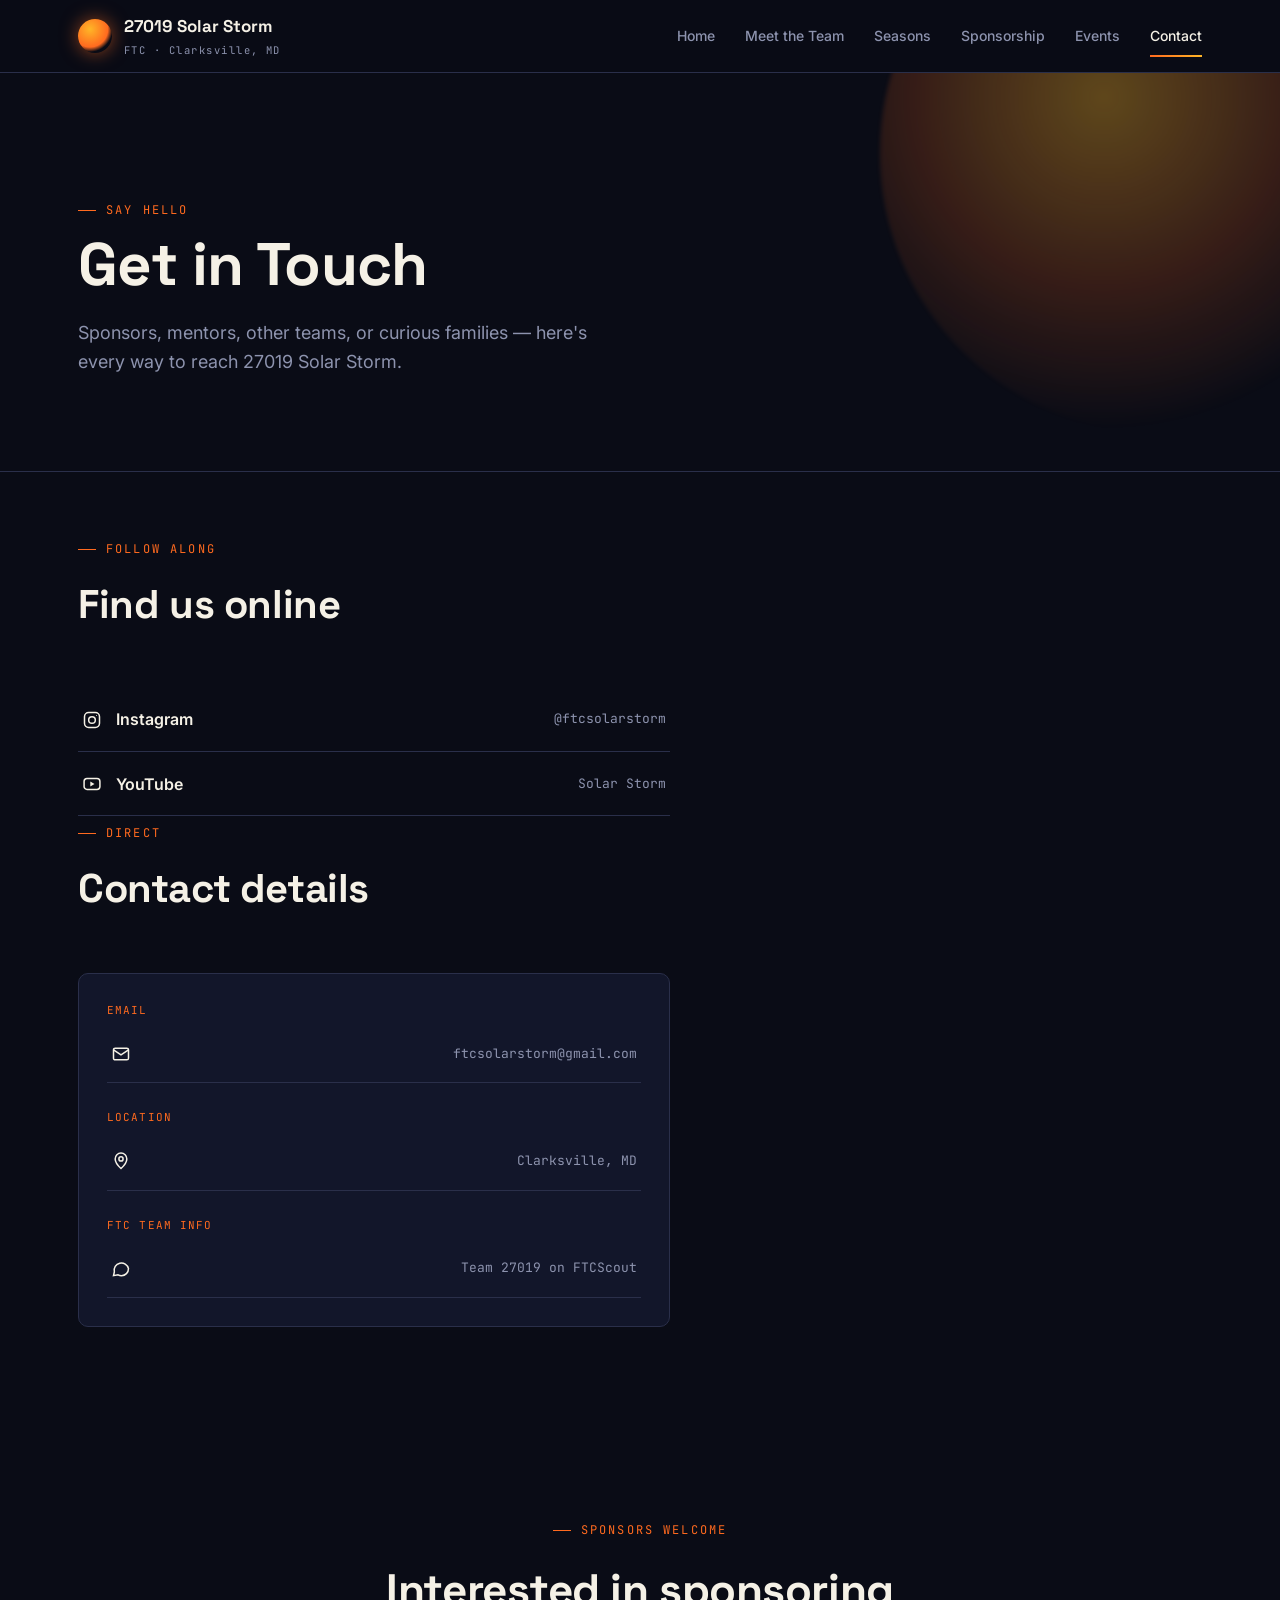
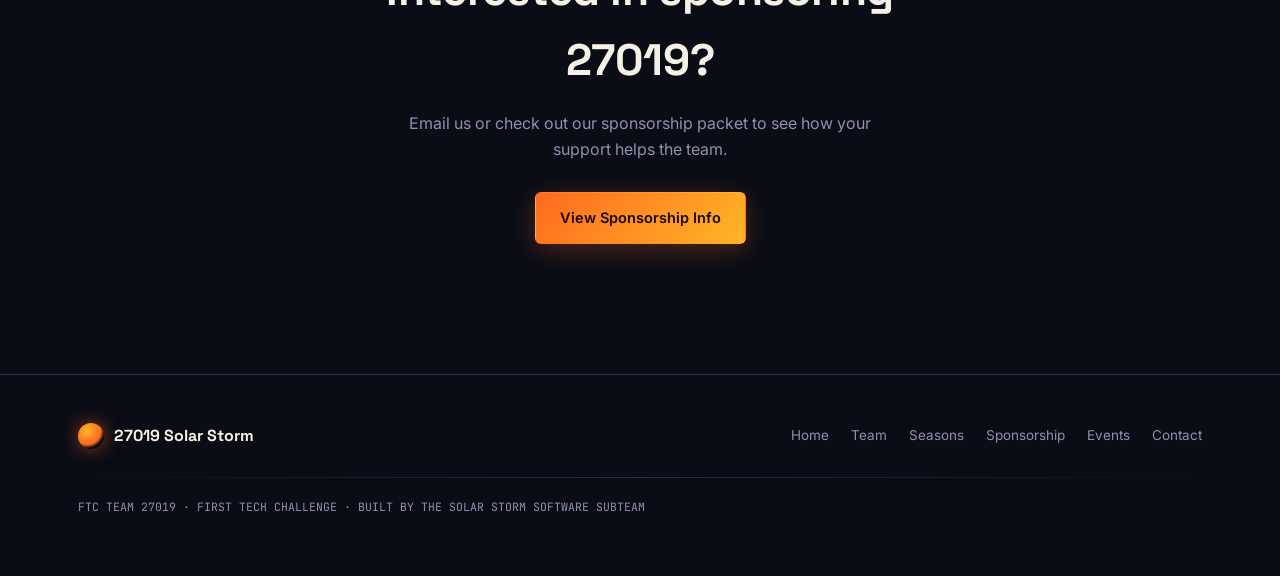
==== commit e8bc3c48: "done" ====
--- a/contact.html
+++ b/contact.html
@@ -25,7 +25,7 @@
         <a href="team.html">Meet the Team</a>
         <a href="seasons.html">Seasons</a>
         <a href="sponsorship.html">Sponsorship</a>
-        <a href="outreach.html">Outreach</a>
+        <a href="events.html">Events</a>
         <a href="contact.html" class="active">Contact</a>
         
       </div>
@@ -109,7 +109,7 @@
           <a href="team.html">Team</a>
           <a href="seasons.html">Seasons</a>
           <a href="sponsorship.html">Sponsorship</a>
-          <a href="outreach.html">Outreach</a>
+          <a href="events.html">Events</a>
           <a href="contact.html">Contact</a>
         </div>
       </div>
